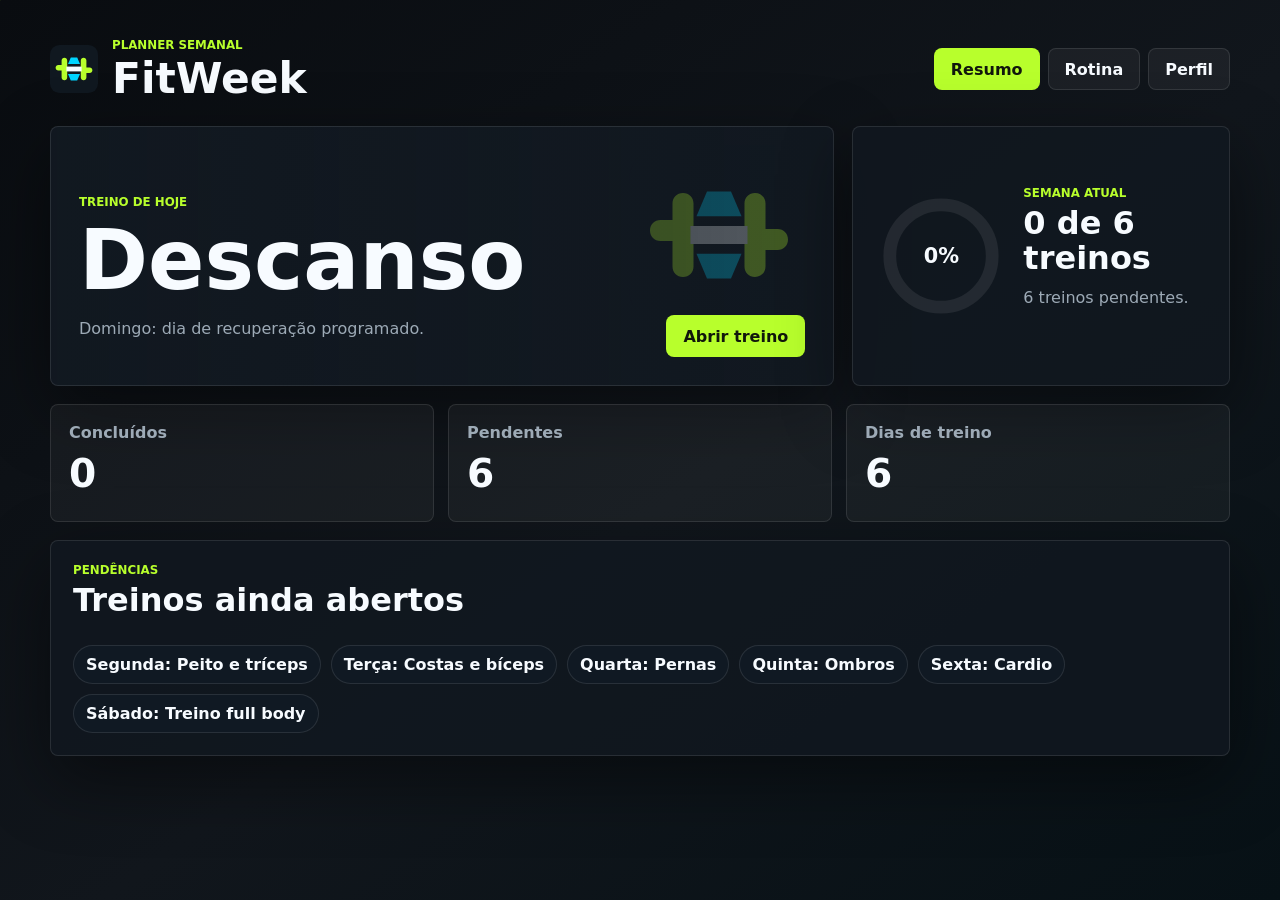
==== index.html @ e46d8801 "prepare static deploy" ====
<!doctype html>
<html lang="pt-BR">
  <head>
    <meta charset="UTF-8" />
    <meta name="viewport" content="width=device-width, initial-scale=1.0" />
    <title>FitWeek Planner</title>
    <link rel="stylesheet" href="./styles.css" />
  </head>
  <body>
    <main class="app-shell">
      <header class="topbar">
        <div class="brand-lockup">
          <img src="./assets/gym-mark.svg" alt="" class="brand-mark" />
          <div>
            <p class="eyebrow">Planner semanal</p>
            <h1>FitWeek</h1>
          </div>
        </div>
        <nav class="top-actions" aria-label="Navegação principal">
          <button class="nav-button is-active" data-view="dashboard">Resumo</button>
          <button class="nav-button" data-view="routine">Rotina</button>
          <button class="nav-button" data-view="profile">Perfil</button>
        </nav>
      </header>

      <section class="dashboard-view" data-panel="dashboard">
        <div class="summary-layout">
          <section class="today-panel">
            <div>
              <p class="eyebrow">Treino de hoje</p>
              <h2 id="today-title">Carregando</h2>
              <p id="today-meta" class="muted">Sua rotina aparece aqui.</p>
            </div>
            <button class="primary-button" id="open-today">Abrir treino</button>
          </section>

          <section class="progress-panel">
            <div class="progress-ring" aria-label="Progresso semanal">
              <svg viewBox="0 0 120 120" role="img" aria-hidden="true">
                <circle class="ring-track" cx="60" cy="60" r="48"></circle>
                <circle class="ring-value" cx="60" cy="60" r="48" id="ring-value"></circle>
              </svg>
              <strong id="progress-percent">0%</strong>
            </div>
            <div>
              <p class="eyebrow">Semana atual</p>
              <h2 id="progress-title">0 de 0 treinos</h2>
              <p id="progress-copy" class="muted">Monte sua divisão para acompanhar o progresso.</p>
            </div>
          </section>
        </div>

        <section class="metric-grid" aria-label="Resumo semanal">
          <article class="metric-card">
            <span>Concluídos</span>
            <strong id="done-count">0</strong>
          </article>
          <article class="metric-card">
            <span>Pendentes</span>
            <strong id="pending-count">0</strong>
          </article>
          <article class="metric-card">
            <span>Dias de treino</span>
            <strong id="training-days-count">0</strong>
          </article>
        </section>

        <section class="pending-panel">
          <div class="section-heading">
            <div>
              <p class="eyebrow">Pendências</p>
              <h2>Treinos ainda abertos</h2>
            </div>
          </div>
          <div id="pending-list" class="pending-list"></div>
        </section>
      </section>

      <section class="routine-view is-hidden" data-panel="routine">
        <div class="section-heading">
          <div>
            <p class="eyebrow">Segunda a domingo</p>
            <h2>Organize sua semana</h2>
          </div>
          <button class="secondary-button" id="reset-week">Resetar progresso</button>
        </div>

        <div class="routine-layout">
          <section class="week-grid" id="week-grid" aria-label="Dias da semana"></section>

          <aside class="day-detail" id="day-detail" aria-live="polite">
            <div class="detail-empty">
              <h2>Escolha um dia</h2>
              <p class="muted">Clique em um card da semana para editar o treino, exercícios e progresso.</p>
            </div>
          </aside>
        </div>
      </section>

      <section class="profile-view is-hidden" data-panel="profile">
        <div class="profile-layout">
          <section class="profile-card">
            <p class="eyebrow">Cadastro</p>
            <h2>Seu perfil</h2>
            <form id="profile-form" class="profile-form">
              <label>
                Nome
                <input id="profile-name" type="text" placeholder="Ex: Eduardo" autocomplete="name" />
              </label>
              <label>
                Objetivo
                <select id="profile-goal">
                  <option value="Hipertrofia">Hipertrofia</option>
                  <option value="Força">Força</option>
                  <option value="Condicionamento">Condicionamento</option>
                  <option value="Emagrecimento">Emagrecimento</option>
                  <option value="Saúde e consistência">Saúde e consistência</option>
                </select>
              </label>
              <label>
                Nivel
                <select id="profile-level">
                  <option value="Iniciante">Iniciante</option>
                  <option value="Intermediário">Intermediário</option>
                  <option value="Avançado">Avançado</option>
                </select>
              </label>
              <button class="primary-button" type="submit">Salvar perfil</button>
            </form>
          </section>

          <section class="profile-note">
            <p class="eyebrow">Evolução</p>
            <h2 id="profile-greeting">Pronto para treinar</h2>
            <p class="muted">
              Suas escolhas ficam salvas neste navegador. Você pode alterar os dias de treino,
              exercícios e cargas sempre que sua rotina mudar.
            </p>
          </section>
        </div>
      </section>
    </main>

    <template id="exercise-template">
      <article class="exercise-card">
        <div class="exercise-header">
          <label>
            Exercício
            <input class="exercise-name" type="text" />
          </label>
          <button class="icon-button remove-exercise" type="button" aria-label="Excluir exercício">Remover</button>
        </div>
        <div class="exercise-fields">
          <label>
            Series
            <input class="exercise-sets" type="number" min="1" inputmode="numeric" />
          </label>
          <label>
            Reps
            <input class="exercise-reps" type="text" />
          </label>
          <label>
            Carga
            <input class="exercise-load" type="text" />
          </label>
        </div>
        <label>
          Observações
          <textarea class="exercise-notes" rows="2"></textarea>
        </label>
        <label class="done-toggle">
          <input class="exercise-done" type="checkbox" />
          <span>Exercício concluído</span>
        </label>
      </article>
    </template>

    <script src="./app.js"></script>
  </body>
</html>
---- styles.css ----
:root {
  color-scheme: dark;
  --bg: #090c10;
  --panel: #111820;
  --panel-strong: #17212b;
  --line: rgba(255, 255, 255, 0.1);
  --text: #f7fbff;
  --muted: #9daab6;
  --accent: #b8ff2c;
  --accent-2: #00d4ff;
  --danger: #ff5c77;
  --shadow: 0 24px 70px rgba(0, 0, 0, 0.45);
  font-family:
    Inter, ui-sans-serif, system-ui, -apple-system, BlinkMacSystemFont, "Segoe UI",
    sans-serif;
}

* {
  box-sizing: border-box;
}

body {
  min-height: 100vh;
  margin: 0;
  background:
    linear-gradient(135deg, rgba(184, 255, 44, 0.06) 0 1px, transparent 1px 24px),
    linear-gradient(145deg, #090c10 0%, #11161c 54%, #071116 100%);
  color: var(--text);
}

button,
input,
select,
textarea {
  font: inherit;
}

button {
  cursor: pointer;
}

.app-shell {
  width: min(1180px, calc(100% - 32px));
  margin: 0 auto;
  padding: 24px 0 32px;
}

.topbar {
  display: flex;
  align-items: center;
  justify-content: space-between;
  gap: 20px;
  padding: 14px 0 26px;
}

.brand-lockup {
  display: flex;
  align-items: center;
  gap: 14px;
  min-width: 0;
}

.brand-mark {
  width: 48px;
  height: 48px;
  flex: 0 0 auto;
}

.eyebrow {
  margin: 0 0 6px;
  color: var(--accent);
  font-size: 0.74rem;
  font-weight: 800;
  letter-spacing: 0;
  text-transform: uppercase;
}

h1,
h2,
h3,
p {
  margin-top: 0;
}

h1 {
  margin-bottom: 0;
  font-size: 2.65rem;
  line-height: 1;
}

h2 {
  margin-bottom: 10px;
  font-size: 2rem;
  line-height: 1.1;
}

h3 {
  margin-bottom: 8px;
  font-size: 1.1rem;
}

.muted {
  color: var(--muted);
  line-height: 1.55;
}

.top-actions {
  display: flex;
  flex-wrap: wrap;
  justify-content: flex-end;
  gap: 8px;
}

.nav-button,
.secondary-button,
.primary-button,
.icon-button {
  min-height: 42px;
  border: 1px solid var(--line);
  border-radius: 8px;
  color: var(--text);
  background: rgba(255, 255, 255, 0.05);
  transition:
    transform 180ms ease,
    border-color 180ms ease,
    background 180ms ease;
}

.nav-button,
.secondary-button,
.primary-button {
  padding: 0 16px;
  font-weight: 800;
}

.nav-button:hover,
.secondary-button:hover,
.icon-button:hover {
  transform: translateY(-1px);
  border-color: rgba(184, 255, 44, 0.52);
}

.nav-button.is-active,
.primary-button {
  border-color: rgba(184, 255, 44, 0.9);
  background: var(--accent);
  color: #11170c;
}

.primary-button:hover {
  transform: translateY(-1px);
  filter: brightness(1.04);
}

.secondary-button {
  background: #18232d;
}

.summary-layout,
.routine-layout,
.profile-layout {
  display: grid;
  gap: 18px;
}

.summary-layout {
  grid-template-columns: minmax(0, 1.35fr) minmax(280px, 0.65fr);
}

.today-panel,
.progress-panel,
.pending-panel,
.profile-card,
.profile-note,
.day-detail {
  border: 1px solid var(--line);
  border-radius: 8px;
  background: rgba(17, 24, 32, 0.86);
  box-shadow: var(--shadow);
}

.today-panel {
  min-height: 260px;
  display: flex;
  align-items: flex-end;
  justify-content: space-between;
  gap: 18px;
  padding: 28px;
  background:
    linear-gradient(90deg, rgba(17, 24, 32, 0.94), rgba(17, 24, 32, 0.7)),
    url("./assets/gym-mark.svg") right 24px top 18px / 180px no-repeat,
    #111820;
}

.today-panel h2 {
  max-width: 13ch;
  margin-bottom: 10px;
  font-size: 5.2rem;
}

.progress-panel {
  display: flex;
  align-items: center;
  gap: 18px;
  padding: 24px;
}

.progress-ring {
  position: relative;
  width: 128px;
  height: 128px;
  flex: 0 0 auto;
  display: grid;
  place-items: center;
}

.progress-ring svg {
  position: absolute;
  inset: 0;
  transform: rotate(-90deg);
}

.progress-ring circle {
  fill: none;
  stroke-width: 12;
}

.ring-track {
  stroke: rgba(255, 255, 255, 0.08);
}

.ring-value {
  stroke: var(--accent);
  stroke-linecap: round;
  stroke-dasharray: 302;
  stroke-dashoffset: 302;
  transition: stroke-dashoffset 300ms ease;
}

.progress-ring strong {
  font-size: 1.3rem;
}

.metric-grid {
  display: grid;
  grid-template-columns: repeat(3, minmax(0, 1fr));
  gap: 14px;
  margin: 18px 0;
}

.metric-card {
  min-height: 118px;
  padding: 18px;
  border: 1px solid var(--line);
  border-radius: 8px;
  background: rgba(255, 255, 255, 0.045);
}

.metric-card span {
  display: block;
  color: var(--muted);
  font-weight: 700;
}

.metric-card strong {
  display: block;
  margin-top: 12px;
  font-size: 2.45rem;
  line-height: 1;
}

.pending-panel,
.profile-card,
.profile-note,
.day-detail {
  padding: 22px;
}

.section-heading {
  display: flex;
  align-items: flex-end;
  justify-content: space-between;
  gap: 16px;
  margin-bottom: 16px;
}

.pending-list {
  display: flex;
  flex-wrap: wrap;
  gap: 10px;
}

.pending-chip {
  border: 1px solid var(--line);
  border-radius: 999px;
  padding: 9px 12px;
  background: #101923;
  color: var(--text);
  font-weight: 800;
}

.routine-layout {
  grid-template-columns: minmax(0, 0.95fr) minmax(360px, 1.05fr);
  align-items: start;
}

.week-grid {
  display: grid;
  grid-template-columns: repeat(2, minmax(0, 1fr));
  gap: 12px;
}

.day-card {
  min-height: 156px;
  border: 1px solid var(--line);
  border-radius: 8px;
  padding: 16px;
  text-align: left;
  color: var(--text);
  background: #101720;
}

.day-card:hover,
.day-card.is-selected {
  border-color: rgba(184, 255, 44, 0.75);
}

.day-card.is-selected {
  background: #17242d;
}

.day-card.is-rest {
  opacity: 0.72;
}

.day-card-top,
.day-card-bottom,
.detail-header,
.detail-actions,
.exercise-header,
.exercise-fields,
.profile-layout {
  display: flex;
  gap: 12px;
}

.day-card-top,
.day-card-bottom,
.detail-header,
.detail-actions {
  align-items: center;
  justify-content: space-between;
}

.day-label {
  font-size: 1.15rem;
  font-weight: 900;
}

.status-pill {
  border: 1px solid rgba(255, 255, 255, 0.12);
  border-radius: 999px;
  padding: 5px 9px;
  color: var(--muted);
  font-size: 0.76rem;
  font-weight: 900;
}

.status-pill.done {
  border-color: rgba(184, 255, 44, 0.58);
  color: var(--accent);
}

.workout-type {
  margin: 18px 0 16px;
  color: var(--accent-2);
  font-weight: 900;
}

.day-card-bottom {
  color: var(--muted);
  font-size: 0.9rem;
  font-weight: 700;
}

.day-detail {
  min-height: 520px;
  position: sticky;
  top: 14px;
}

.detail-empty {
  min-height: 420px;
  display: grid;
  place-content: center;
  text-align: center;
}

.detail-header {
  align-items: flex-start;
}

.detail-actions {
  flex-wrap: wrap;
  justify-content: flex-start;
  margin: 18px 0;
}

.field-row {
  display: grid;
  grid-template-columns: minmax(0, 1fr) minmax(120px, auto);
  gap: 12px;
  margin: 18px 0;
}

label {
  display: grid;
  gap: 7px;
  color: var(--muted);
  font-size: 0.82rem;
  font-weight: 800;
}

input,
select,
textarea {
  width: 100%;
  border: 1px solid var(--line);
  border-radius: 8px;
  padding: 11px 12px;
  background: #0b1118;
  color: var(--text);
  outline: none;
}

textarea {
  resize: vertical;
}

input:focus,
select:focus,
textarea:focus {
  border-color: rgba(184, 255, 44, 0.68);
  box-shadow: 0 0 0 3px rgba(184, 255, 44, 0.1);
}

.exercise-list {
  display: grid;
  gap: 12px;
  margin-top: 14px;
}

.exercise-card {
  border: 1px solid var(--line);
  border-radius: 8px;
  padding: 14px;
  background: rgba(255, 255, 255, 0.04);
}

.exercise-header {
  align-items: end;
}

.exercise-header label {
  flex: 1;
}

.exercise-fields {
  display: grid;
  grid-template-columns: repeat(3, minmax(0, 1fr));
  margin: 12px 0;
}

.icon-button {
  padding: 0 12px;
  color: var(--danger);
  font-weight: 900;
  background: rgba(255, 92, 119, 0.08);
}

.done-toggle {
  display: flex;
  align-items: center;
  gap: 10px;
  margin-top: 12px;
}

.done-toggle input {
  width: 20px;
  height: 20px;
  accent-color: var(--accent);
}

.profile-layout {
  display: grid;
  grid-template-columns: minmax(0, 0.85fr) minmax(0, 1.15fr);
}

.profile-form {
  display: grid;
  gap: 14px;
  margin-top: 18px;
}

.profile-note {
  display: grid;
  align-content: center;
}

.toast {
  position: fixed;
  right: 18px;
  bottom: 18px;
  max-width: min(360px, calc(100% - 36px));
  border: 1px solid rgba(184, 255, 44, 0.45);
  border-radius: 8px;
  padding: 13px 16px;
  background: #121a22;
  color: var(--text);
  box-shadow: var(--shadow);
  font-weight: 800;
  animation: slide-up 220ms ease;
}

.is-hidden {
  display: none !important;
}

@keyframes slide-up {
  from {
    opacity: 0;
    transform: translateY(8px);
  }

  to {
    opacity: 1;
    transform: translateY(0);
  }
}

@media (max-width: 880px) {
  .topbar,
  .summary-layout,
  .routine-layout,
  .profile-layout {
    grid-template-columns: 1fr;
  }

  .topbar {
    display: grid;
  }

  .top-actions {
    justify-content: stretch;
  }

  .nav-button {
    flex: 1;
  }

  .summary-layout,
  .routine-layout,
  .profile-layout {
    display: grid;
  }

  .day-detail {
    position: static;
  }
}

@media (max-width: 640px) {
  .app-shell {
    width: min(100% - 20px, 1180px);
    padding-top: 12px;
  }

  .today-panel,
  .progress-panel,
  .section-heading,
  .detail-header {
    display: grid;
  }

  .top-actions {
    display: grid;
    grid-template-columns: 1fr;
    width: 100%;
  }

  .today-panel {
    min-height: 340px;
    align-content: end;
    background-size: 140px;
  }

  h1 {
    font-size: 2rem;
  }

  h2 {
    font-size: 1.5rem;
  }

  .today-panel h2 {
    font-size: 3rem;
  }

  .metric-grid,
  .week-grid,
  .field-row,
  .exercise-fields {
    grid-template-columns: 1fr;
  }

  .progress-panel {
    justify-items: start;
  }

  .primary-button,
  .secondary-button,
  .nav-button {
    width: 100%;
  }
}
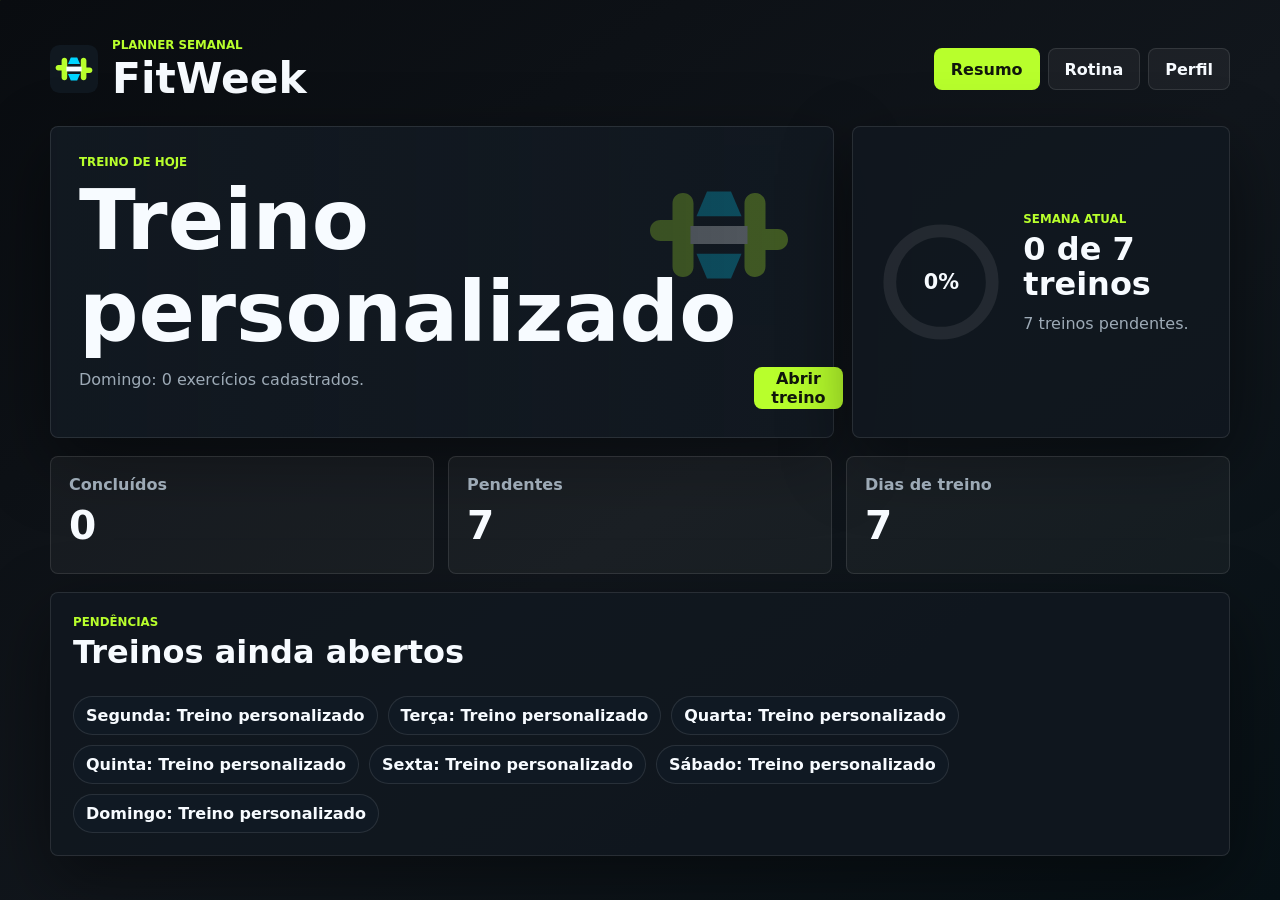
==== commit f9dbe7f0: "add exercise video links" ====
--- a/index.html
+++ b/index.html
@@ -168,6 +168,13 @@
           Observações
           <textarea class="exercise-notes" rows="2"></textarea>
         </label>
+        <div class="exercise-video-row">
+          <label>
+            Link do vídeo
+            <input class="exercise-video" type="url" placeholder="https://..." inputmode="url" />
+          </label>
+          <a class="video-link is-hidden" href="#" target="_blank" rel="noopener noreferrer">Abrir vídeo</a>
+        </div>
         <label class="done-toggle">
           <input class="exercise-done" type="checkbox" />
           <span>Exercício concluído</span>
--- a/styles.css
+++ b/styles.css
@@ -413,6 +413,10 @@
   margin: 18px 0;
 }
 
+.wide-field {
+  grid-column: 1 / -1;
+}
+
 label {
   display: grid;
   gap: 7px;
@@ -450,6 +454,11 @@
   margin-top: 14px;
 }
 
+.bottom-add-exercise {
+  width: 100%;
+  margin-top: 14px;
+}
+
 .exercise-card {
   border: 1px solid var(--line);
   border-radius: 8px;
@@ -476,6 +485,29 @@
   color: var(--danger);
   font-weight: 900;
   background: rgba(255, 92, 119, 0.08);
+}
+
+.exercise-video-row {
+  display: grid;
+  grid-template-columns: minmax(0, 1fr) auto;
+  align-items: end;
+  gap: 12px;
+  margin-top: 12px;
+}
+
+.video-link {
+  min-height: 42px;
+  display: inline-flex;
+  align-items: center;
+  justify-content: center;
+  border: 1px solid rgba(0, 212, 255, 0.42);
+  border-radius: 8px;
+  padding: 0 14px;
+  color: var(--accent-2);
+  background: rgba(0, 212, 255, 0.08);
+  font-weight: 900;
+  text-decoration: none;
+  white-space: nowrap;
 }
 
 .done-toggle {
@@ -609,7 +641,8 @@
   .metric-grid,
   .week-grid,
   .field-row,
-  .exercise-fields {
+  .exercise-fields,
+  .exercise-video-row {
     grid-template-columns: 1fr;
   }
 
